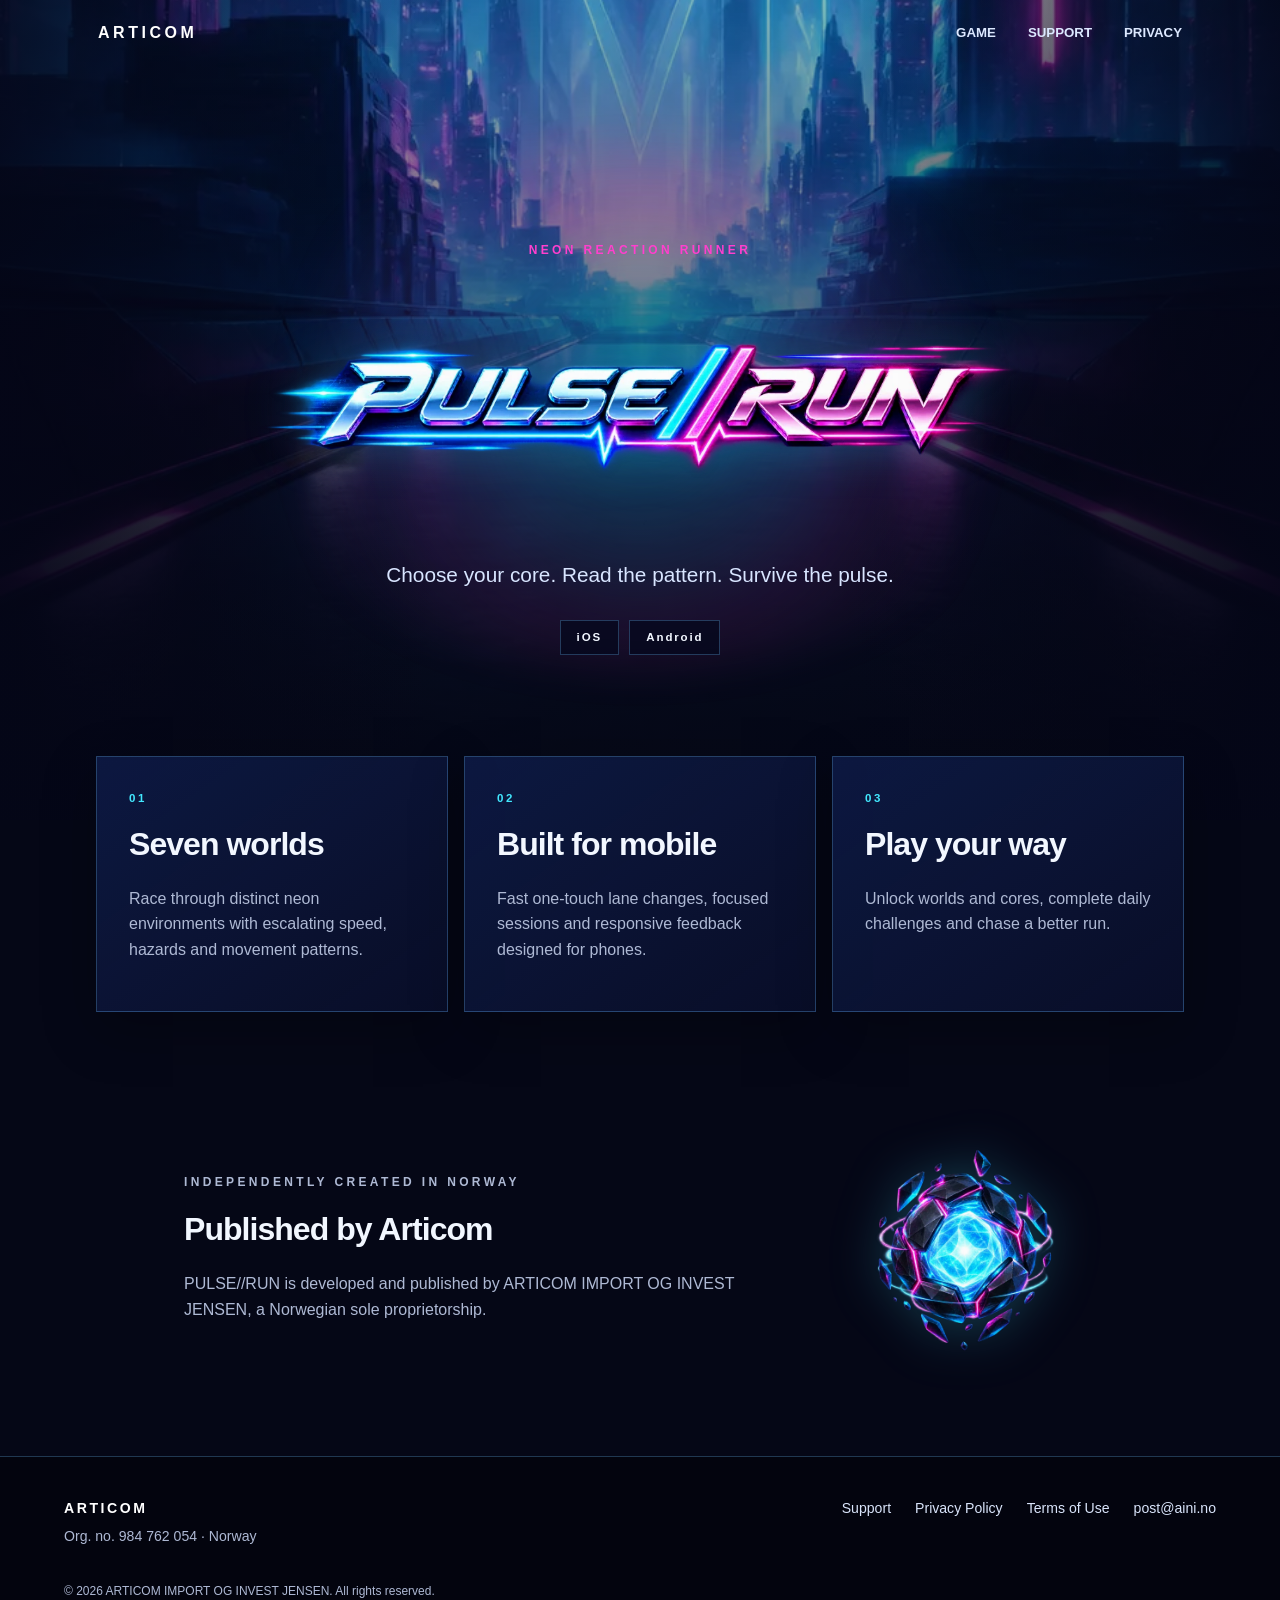
==== index.html @ 0e31ecb0 "Publish Articom and PULSE RUN website" ====
<!doctype html>
<html lang="en">
<head>
  <meta charset="utf-8">
  <meta name="viewport" content="width=device-width, initial-scale=1">
  <meta name="description" content="Articom presents PULSE//RUN, a neon reaction runner for iOS and Android.">
  <meta name="theme-color" content="#080b22">
  <link rel="canonical" href="https://articom.no/">
  <link rel="stylesheet" href="/assets/site.css">
  <title>Articom · PULSE//RUN</title>
</head>
<body>
  <header class="site-header">
    <a class="brand" href="/" aria-label="Articom home">ARTICOM</a>
    <nav aria-label="Primary navigation">
      <a href="#game">Game</a>
      <a href="/support/">Support</a>
      <a href="/privacy/">Privacy</a>
    </nav>
  </header>

  <main>
    <section class="hero" id="game">
      <div class="hero-glow" aria-hidden="true"></div>
      <div class="hero-content">
        <p class="eyebrow">NEON REACTION RUNNER</p>
        <img class="wordmark" src="/assets/pulse-run-wordmark.webp" alt="PULSE//RUN">
        <p class="lead">Choose your core. Read the pattern. Survive the pulse.</p>
        <div class="platforms" aria-label="Planned platforms">
          <span>iOS</span><span>Android</span>
        </div>
      </div>
    </section>

    <section class="content-grid" aria-label="PULSE RUN features">
      <article class="panel">
        <p class="panel-number">01</p>
        <h2>Seven worlds</h2>
        <p>Race through distinct neon environments with escalating speed, hazards and movement patterns.</p>
      </article>
      <article class="panel">
        <p class="panel-number">02</p>
        <h2>Built for mobile</h2>
        <p>Fast one-touch lane changes, focused sessions and responsive feedback designed for phones.</p>
      </article>
      <article class="panel">
        <p class="panel-number">03</p>
        <h2>Play your way</h2>
        <p>Unlock worlds and cores, complete daily challenges and chase a better run.</p>
      </article>
    </section>

    <section class="publisher">
      <div>
        <p class="eyebrow">INDEPENDENTLY CREATED IN NORWAY</p>
        <h2>Published by Articom</h2>
        <p>PULSE//RUN is developed and published by ARTICOM IMPORT OG INVEST JENSEN, a Norwegian sole proprietorship.</p>
      </div>
      <img src="/assets/pulse-core.webp" alt="A glowing PULSE RUN core">
    </section>
  </main>

  <footer>
    <div>
      <strong>ARTICOM</strong>
      <p>Org. no. 984 762 054 · Norway</p>
    </div>
    <div class="footer-links">
      <a href="/support/">Support</a>
      <a href="/privacy/">Privacy Policy</a>
      <a href="/terms/">Terms of Use</a>
      <a href="mailto:post@aini.no">post@aini.no</a>
    </div>
    <p class="copyright">© 2026 ARTICOM IMPORT OG INVEST JENSEN. All rights reserved.</p>
  </footer>
</body>
</html>
---- assets/site.css ----
:root {
  color-scheme: dark;
  --ink: #f2f7ff;
  --muted: #aeb9d4;
  --cyan: #42e8ff;
  --pink: #ff3fce;
  --line: rgba(108, 190, 255, .28);
  --panel: rgba(9, 15, 43, .82);
}

* { box-sizing: border-box; }

html { scroll-behavior: smooth; }

body {
  margin: 0;
  min-width: 280px;
  background: #050716;
  color: var(--ink);
  font-family: Inter, ui-sans-serif, -apple-system, BlinkMacSystemFont, "Segoe UI", sans-serif;
  line-height: 1.6;
}

a { color: var(--cyan); }

.site-header {
  position: absolute;
  z-index: 3;
  inset: 0 0 auto;
  display: flex;
  align-items: center;
  justify-content: space-between;
  gap: 1rem;
  max-width: 1180px;
  margin: auto;
  padding: 1.25rem clamp(1rem, 4vw, 3rem);
}

.brand {
  color: #fff;
  font-weight: 900;
  letter-spacing: .22em;
  text-decoration: none;
}

nav { display: flex; gap: clamp(.8rem, 3vw, 2rem); }
nav a { color: #dce8ff; font-size: .83rem; font-weight: 700; text-decoration: none; text-transform: uppercase; }
nav a:hover, nav a:focus-visible { color: var(--cyan); }

.hero {
  position: relative;
  min-height: min(820px, 92vh);
  display: grid;
  place-items: center;
  overflow: hidden;
  background:
    linear-gradient(180deg, rgba(2, 5, 19, .28), #050716 98%),
    url("/assets/neon-city-bg.webp") center/cover no-repeat;
}

.hero::before {
  content: "";
  position: absolute;
  inset: 0;
  background: linear-gradient(90deg, rgba(4, 6, 23, .85), transparent 35% 65%, rgba(4, 6, 23, .85));
}

.hero-glow {
  position: absolute;
  width: min(850px, 110vw);
  height: min(520px, 70vw);
  border-radius: 50%;
  background: radial-gradient(circle, rgba(30, 210, 255, .23), rgba(255, 45, 201, .09) 45%, transparent 72%);
  filter: blur(20px);
}

.hero-content {
  position: relative;
  z-index: 1;
  width: min(900px, 92vw);
  padding: 8rem 1rem 4rem;
  text-align: center;
}

.eyebrow { color: var(--pink); font-size: .75rem; font-weight: 900; letter-spacing: .28em; text-transform: uppercase; }
.wordmark { display: block; width: min(760px, 96%); height: auto; margin: 1.4rem auto; filter: drop-shadow(0 0 24px rgba(31, 213, 255, .25)); }
.lead { max-width: 560px; margin: 0 auto 1.8rem; color: #d8e5ff; font-size: clamp(1rem, 2.5vw, 1.3rem); }

.platforms { display: flex; justify-content: center; gap: .65rem; }
.platforms span { padding: .45rem 1rem; border: 1px solid var(--line); background: rgba(4, 8, 28, .72); font-size: .72rem; font-weight: 800; letter-spacing: .16em; }

.content-grid {
  position: relative;
  z-index: 2;
  display: grid;
  grid-template-columns: repeat(3, 1fr);
  gap: 1rem;
  max-width: 1120px;
  margin: -4rem auto 0;
  padding: 0 1rem 5rem;
}

.panel {
  min-height: 250px;
  padding: 2rem;
  border: 1px solid var(--line);
  background: linear-gradient(145deg, rgba(13, 25, 67, .94), var(--panel));
  box-shadow: 0 18px 50px rgba(0, 0, 0, .25);
}

.panel-number { margin: 0; color: var(--cyan); font-size: .72rem; font-weight: 900; letter-spacing: .22em; }
.panel h2, .publisher h2 { margin: .7rem 0; font-size: clamp(1.45rem, 3vw, 2rem); letter-spacing: -.03em; }
.panel p:last-child, .publisher p { color: var(--muted); }

.publisher {
  display: grid;
  grid-template-columns: 1.4fr .6fr;
  align-items: center;
  gap: 2rem;
  max-width: 960px;
  margin: 0 auto;
  padding: 3rem 1.5rem 6rem;
}

.publisher img { justify-self: center; width: min(220px, 55vw); filter: drop-shadow(0 0 25px rgba(66, 232, 255, .25)); }

footer {
  display: grid;
  grid-template-columns: 1fr auto;
  gap: 1.5rem;
  padding: 2.5rem clamp(1.2rem, 5vw, 4rem);
  border-top: 1px solid var(--line);
  background: #03040e;
  color: var(--muted);
  font-size: .88rem;
}

footer strong { color: #fff; letter-spacing: .18em; }
footer p { margin: .35rem 0; }
.footer-links { display: flex; flex-wrap: wrap; justify-content: flex-end; gap: 1rem 1.5rem; }
.footer-links a { color: #d9e4fa; text-decoration: none; }
.copyright { grid-column: 1 / -1; font-size: .75rem; }

.legal-main { max-width: 860px; margin: auto; padding: 8rem 1.25rem 5rem; }
.legal-main h1 { font-size: clamp(2.2rem, 8vw, 4.5rem); line-height: 1; letter-spacing: -.05em; }
.legal-main h2 { margin-top: 2.3rem; color: var(--cyan); }
.legal-main p, .legal-main li { color: #c2cce1; }
.legal-main .notice { padding: 1rem 1.2rem; border-left: 3px solid var(--pink); background: rgba(255, 63, 206, .08); }
.back-link { display: inline-block; margin-bottom: 1rem; font-weight: 700; text-decoration: none; }

@media (max-width: 760px) {
  .site-header { align-items: flex-start; }
  nav { gap: .75rem; }
  nav a:first-child { display: none; }
  .hero { min-height: 700px; }
  .content-grid { grid-template-columns: 1fr; }
  .panel { min-height: 0; }
  .publisher { grid-template-columns: 1fr; text-align: center; }
  .publisher img { grid-row: 1; }
  footer { grid-template-columns: 1fr; }
  .footer-links { justify-content: flex-start; }
}

@media (prefers-reduced-motion: reduce) { html { scroll-behavior: auto; } }
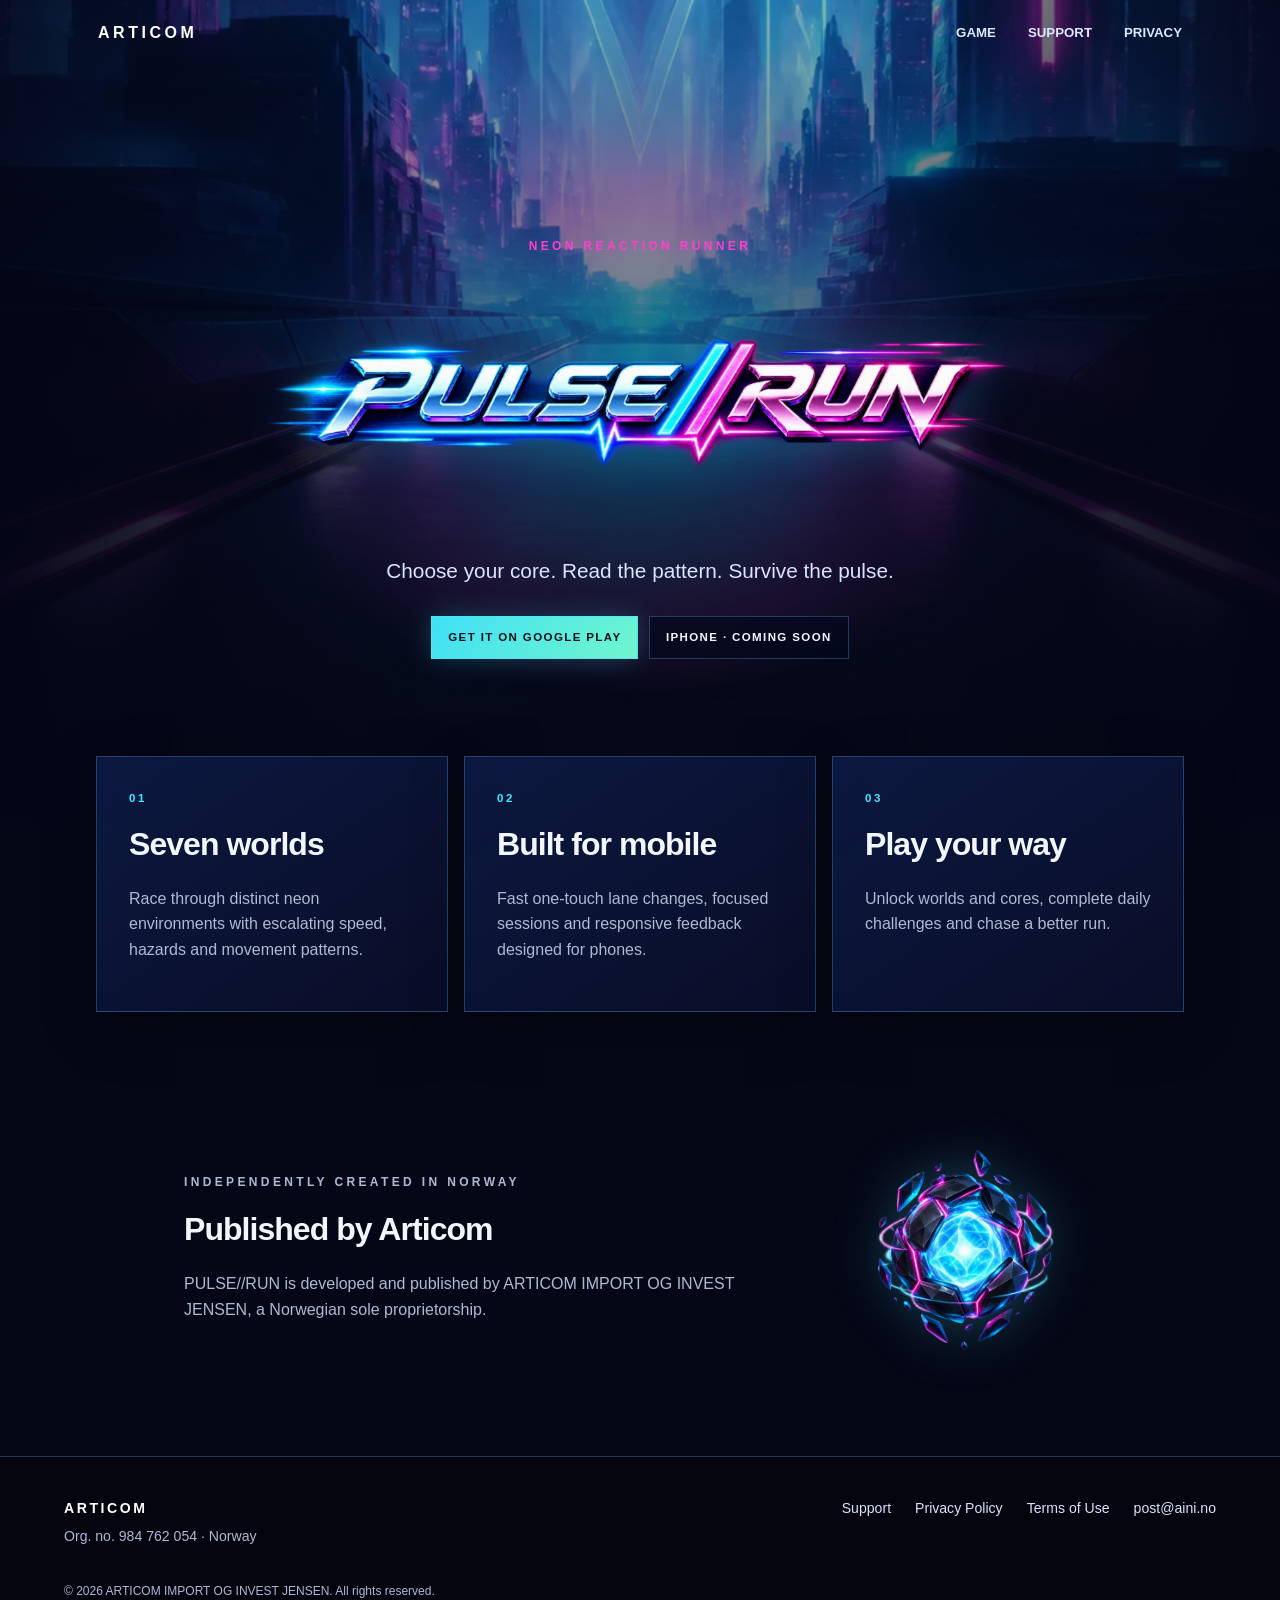
==== commit b1c2207e: "Add Google Play download link" ====
--- a/index.html
+++ b/index.html
@@ -6,6 +6,7 @@
   <meta name="description" content="Articom presents PULSE//RUN, a neon reaction runner for iOS and Android.">
   <meta name="theme-color" content="#080b22">
   <link rel="canonical" href="https://articom.no/">
+  <link rel="icon" href="/assets/favicon.png" type="image/png">
   <link rel="stylesheet" href="/assets/site.css">
   <title>Articom · PULSE//RUN</title>
 </head>
@@ -26,8 +27,9 @@
         <p class="eyebrow">NEON REACTION RUNNER</p>
         <img class="wordmark" src="/assets/pulse-run-wordmark.webp" alt="PULSE//RUN">
         <p class="lead">Choose your core. Read the pattern. Survive the pulse.</p>
-        <div class="platforms" aria-label="Planned platforms">
-          <span>iOS</span><span>Android</span>
+        <div class="platforms" aria-label="Download PULSE RUN">
+          <a class="play-link" href="https://play.google.com/store/apps/details?id=no.articom.pulserun" target="_blank" rel="noopener noreferrer">Get it on Google Play</a>
+          <span>iPhone · Coming soon</span>
         </div>
       </div>
     </section>
--- a/assets/site.css
+++ b/assets/site.css
@@ -87,7 +87,10 @@
 .lead { max-width: 560px; margin: 0 auto 1.8rem; color: #d8e5ff; font-size: clamp(1rem, 2.5vw, 1.3rem); }
 
 .platforms { display: flex; justify-content: center; gap: .65rem; }
-.platforms span { padding: .45rem 1rem; border: 1px solid var(--line); background: rgba(4, 8, 28, .72); font-size: .72rem; font-weight: 800; letter-spacing: .16em; }
+.platforms span, .platforms a { display: inline-flex; align-items: center; justify-content: center; min-height: 2.65rem; padding: .45rem 1rem; border: 1px solid var(--line); background: rgba(4, 8, 28, .72); font-size: .72rem; font-weight: 800; letter-spacing: .12em; text-decoration: none; text-transform: uppercase; }
+.platforms .play-link { border-color: rgba(66, 232, 255, .7); background: linear-gradient(135deg, rgba(66, 232, 255, .96), rgba(116, 255, 211, .96)); color: #04101a; box-shadow: 0 0 28px rgba(66, 232, 255, .22); transition: transform .18s ease, box-shadow .18s ease; }
+.platforms .play-link:hover { transform: translateY(-2px); box-shadow: 0 0 36px rgba(66, 232, 255, .34); }
+.platforms .play-link:focus-visible { outline: 3px solid #fff; outline-offset: 4px; }
 
 .content-grid {
   position: relative;
@@ -153,6 +156,7 @@
   nav { gap: .75rem; }
   nav a:first-child { display: none; }
   .hero { min-height: 700px; }
+  .platforms { align-items: stretch; flex-direction: column; width: min(100%, 320px); margin-inline: auto; }
   .content-grid { grid-template-columns: 1fr; }
   .panel { min-height: 0; }
   .publisher { grid-template-columns: 1fr; text-align: center; }
